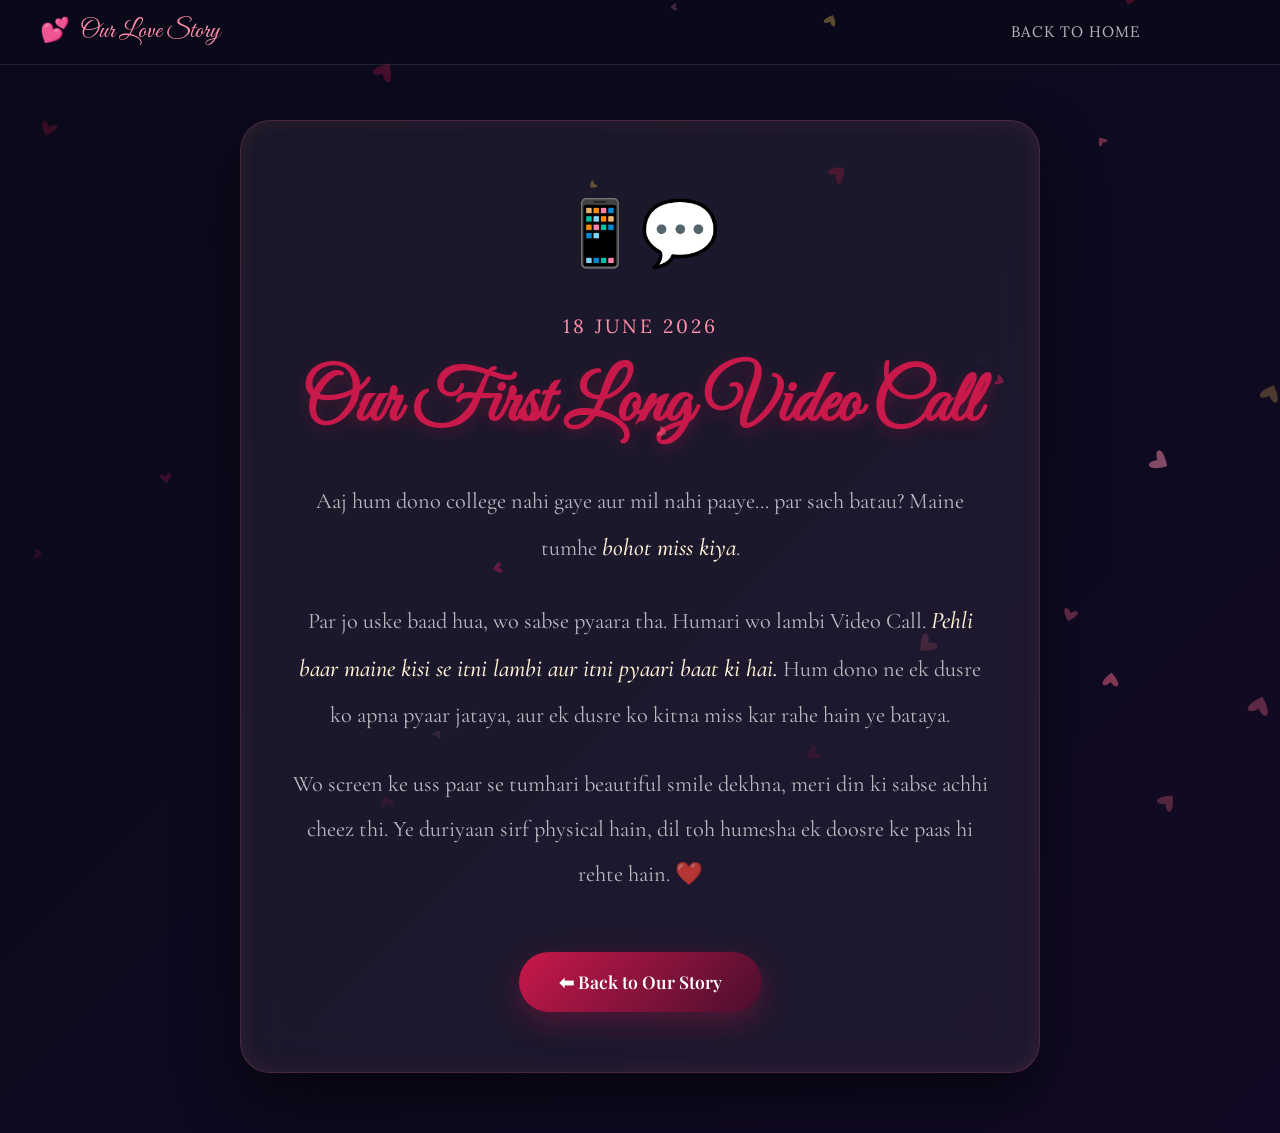
==== june18.html @ 36d8ad7f "feat: add 18 june memory page" ====
<!DOCTYPE html>
<html lang="en">
<head>
    <meta charset="UTF-8">
    <meta name="viewport" content="width=device-width, initial-scale=1.0">
    <title>💕 18 June — A Special Memory</title>
    <link href="https://fonts.googleapis.com/css2?family=Playfair+Display:ital,wght@0,400;0,600;0,700;0,800;1,400;1,600;1,700&family=Cormorant+Garamond:ital,wght@0,300;0,400;0,500;0,600;1,300;1,400;1,500&family=Great+Vibes&family=Lora:ital,wght@0,400;0,500;0,600;1,400;1,500&display=swap" rel="stylesheet">
    <link rel="stylesheet" href="style.css">
    <style>
        body {
            background: linear-gradient(135deg, var(--midnight), var(--deep-purple), var(--wine));
            background-size: 400% 400%;
            animation: gradientShift 8s ease infinite;
            min-height: 100vh;
            display: flex;
            flex-direction: column;
        }
        .diary-section {
            flex: 1;
            display: flex;
            align-items: center;
            justify-content: center;
            padding: 120px 20px 60px;
            position: relative;
            z-index: 2;
        }
        .diary-card {
            background: var(--glass);
            backdrop-filter: blur(20px);
            border: 1px solid rgba(255,107,138,0.2);
            border-radius: 30px;
            padding: 60px 50px;
            max-width: 800px;
            text-align: center;
            animation: fadeUp 1s ease forwards;
            box-shadow: 0 30px 60px rgba(0,0,0,0.5), inset 0 0 20px rgba(255,107,138,0.1);
            position: relative;
        }
        .diary-icon {
            font-size: 4rem;
            margin-bottom: 20px;
            animation: floatRing 3s ease-in-out infinite;
        }
        .diary-date {
            font-family: var(--font-elegant);
            color: var(--pink-glow);
            font-size: 1.2rem;
            letter-spacing: 3px;
            text-transform: uppercase;
            margin-bottom: 20px;
        }
        .diary-title {
            font-family: var(--font-script);
            font-size: 4.5rem;
            color: var(--rose);
            margin-bottom: 30px;
            line-height: 1.2;
            text-shadow: 0 5px 15px rgba(201,24,74,0.3);
        }
        .diary-text {
            font-family: var(--font-body);
            font-size: 1.4rem;
            color: var(--text-secondary);
            line-height: 2;
            margin-bottom: 25px;
        }
        .diary-highlight {
            color: var(--cream);
            font-weight: 500;
            font-style: italic;
            font-size: 1.5rem;
        }
        .back-btn {
            display: inline-flex;
            align-items: center;
            gap: 10px;
            margin-top: 30px;
            padding: 15px 40px;
            background: linear-gradient(135deg, var(--rose), var(--wine));
            border: none;
            color: #fff;
            text-decoration: none;
            border-radius: 50px;
            font-family: var(--font-display);
            font-size: 1.1rem;
            font-weight: 600;
            transition: all 0.4s;
            box-shadow: 0 10px 30px rgba(201,24,74,0.3);
        }
        .back-btn:hover {
            transform: translateY(-4px);
            box-shadow: 0 15px 40px rgba(201,24,74,0.5);
        }
        
        @media (max-width: 768px) {
            .diary-card { padding: 40px 25px; }
            .diary-title { font-size: 3.2rem; }
            .diary-text { font-size: 1.2rem; }
        }
    </style>
</head>
<body>
    <canvas id="hearts-canvas"></canvas>
    
    <nav class="navbar scrolled" style="position: fixed;">
        <div class="nav-brand">
            <span class="nav-heart">💕</span>
            <span class="nav-text">Our Love Story</span>
        </div>
        <ul class="nav-links">
            <li><a href="index.html">Back to Home</a></li>
        </ul>
    </nav>

    <section class="diary-section">
        <div class="diary-card">
            <div class="diary-icon">📱💬</div>
            <div class="diary-date">18 June 2026</div>
            <h1 class="diary-title">Our First Long Video Call</h1>
            
            <p class="diary-text">
                Aaj hum dono college nahi gaye aur mil nahi paaye... par sach batau? Maine tumhe <span class="diary-highlight">bohot miss kiya</span>. 
            </p>
            <p class="diary-text">
                Par jo uske baad hua, wo sabse pyaara tha. Humari wo lambi Video Call. <span class="diary-highlight">Pehli baar maine kisi se itni lambi aur itni pyaari baat ki hai.</span> Hum dono ne ek dusre ko apna pyaar jataya, aur ek dusre ko kitna miss kar rahe hain ye bataya. 
            </p>
            <p class="diary-text">
                Wo screen ke uss paar se tumhari beautiful smile dekhna, meri din ki sabse achhi cheez thi. Ye duriyaan sirf physical hain, dil toh humesha ek doosre ke paas hi rehte hain. ❤️
            </p>
            
            <a href="index.html" class="back-btn">
                <span>⬅ Back to Our Story</span>
            </a>
        </div>
    </section>

    <!-- Floating Hearts Script -->
    <script>
        const canvas = document.getElementById('hearts-canvas');
        const ctx = canvas.getContext('2d');
        let hearts = [];

        function resizeCanvas() {
            canvas.width = window.innerWidth;
            canvas.height = window.innerHeight;
        }
        resizeCanvas();
        window.addEventListener('resize', resizeCanvas);

        class Heart {
            constructor() { this.reset(); }
            reset() {
                this.x = Math.random() * canvas.width;
                this.y = canvas.height + 20;
                this.size = Math.random() * 12 + 6;
                this.speedY = Math.random() * 1.5 + 0.5;
                this.speedX = (Math.random() - 0.5) * 0.8;
                this.opacity = Math.random() * 0.4 + 0.1;
                this.rotation = Math.random() * Math.PI * 2;
                this.rotSpeed = (Math.random() - 0.5) * 0.03;
                this.color = ['#c9184a', '#ff6b8a', '#ff8fab', '#d4a853', '#e91e63'][Math.floor(Math.random() * 5)];
            }
            update() {
                this.y -= this.speedY;
                this.x += this.speedX + Math.sin(this.y * 0.01) * 0.5;
                this.rotation += this.rotSpeed;
                if (this.y < -30) this.reset();
            }
            draw() {
                ctx.save();
                ctx.translate(this.x, this.y);
                ctx.rotate(this.rotation);
                ctx.globalAlpha = this.opacity;
                ctx.fillStyle = this.color;
                ctx.beginPath();
                const s = this.size;
                ctx.moveTo(0, s * 0.3);
                ctx.bezierCurveTo(-s * 0.5, -s * 0.3, -s, s * 0.1, 0, s);
                ctx.bezierCurveTo(s, s * 0.1, s * 0.5, -s * 0.3, 0, s * 0.3);
                ctx.fill();
                ctx.restore();
            }
        }

        for (let i = 0; i < 25; i++) {
            const h = new Heart();
            h.y = Math.random() * canvas.height;
            hearts.push(h);
        }

        function animateHearts() {
            ctx.clearRect(0, 0, canvas.width, canvas.height);
            hearts.forEach(h => { h.update(); h.draw(); });
            requestAnimationFrame(animateHearts);
        }
        animateHearts();
    </script>
</body>
</html>
---- style.css ----
/* ===== RESET & BASE ===== */
*, *::before, *::after { margin: 0; padding: 0; box-sizing: border-box; }

:root {
    --midnight: #0a0a1a;
    --deep-purple: #1a0a2e;
    --wine: #4a0e2e;
    --rose: #c9184a;
    --blush: #ff6b8a;
    --pink-glow: #ff8fab;
    --gold: #d4a853;
    --cream: #fdf0d5;
    --soft-white: #f8f0f0;
    --glass: rgba(255,255,255,0.06);
    --glass-border: rgba(255,255,255,0.1);
    --text-primary: #fff;
    --text-secondary: rgba(255,255,255,0.7);
    --font-display: 'Playfair Display', serif;
    --font-body: 'Cormorant Garamond', serif;
    --font-script: 'Great Vibes', cursive;
    --font-elegant: 'Lora', serif;
}

html { scroll-behavior: smooth; }
body {
    font-family: var(--font-body);
    background: var(--midnight);
    color: var(--text-primary);
    overflow-x: hidden;
    line-height: 1.7;
    font-size: 18px;
}

.hidden { display: none !important; }

#hearts-canvas {
    position: fixed; top: 0; left: 0; width: 100%; height: 100%;
    pointer-events: none; z-index: 9998;
}

/* ===== MUSIC BTN ===== */
.music-btn {
    position: fixed; top: 20px; right: 20px; z-index: 10000;
    background: rgba(201,24,74,0.3); backdrop-filter: blur(10px);
    border: 1px solid rgba(255,107,138,0.3); border-radius: 50px;
    color: #fff; padding: 10px 20px; cursor: pointer;
    font-family: var(--font-body); font-size: 14px;
    display: flex; align-items: center; gap: 8px;
    transition: all 0.3s;
}
.music-btn:hover { background: rgba(201,24,74,0.5); transform: scale(1.05); }
.music-btn.playing { animation: pulse-glow 2s infinite; }
@keyframes pulse-glow {
    0%, 100% { box-shadow: 0 0 15px rgba(201,24,74,0.4); }
    50% { box-shadow: 0 0 30px rgba(201,24,74,0.7); }
}

/* ===== ROSE PETALS ===== */
#petal-container { position: fixed; top: 0; left: 0; width: 100%; height: 100%; pointer-events: none; z-index: 9997; overflow: hidden; }
.petal {
    position: absolute; top: -60px;
    width: 20px; height: 20px;
    background: radial-gradient(ellipse, var(--rose) 0%, var(--wine) 100%);
    border-radius: 50% 0 50% 50%;
    opacity: 0.7;
    animation: petalFall linear forwards;
}
@keyframes petalFall {
    0% { transform: translateY(0) rotate(0deg) scale(1); opacity: 0.8; }
    50% { opacity: 0.6; }
    100% { transform: translateY(110vh) rotate(720deg) scale(0.3); opacity: 0; }
}

/* ===== GATE SCREEN ===== */
.gate-screen {
    position: fixed; top: 0; left: 0; width: 100%; height: 100vh;
    display: flex; align-items: center; justify-content: center;
    z-index: 9999;
    background: linear-gradient(135deg, var(--midnight), var(--deep-purple), var(--wine));
    background-size: 400% 400%;
    animation: gradientShift 8s ease infinite;
}
@keyframes gradientShift {
    0% { background-position: 0% 50%; }
    50% { background-position: 100% 50%; }
    100% { background-position: 0% 50%; }
}
.gate-overlay {
    position: absolute; top: 0; left: 0; width: 100%; height: 100%;
    background: radial-gradient(circle at center, transparent 0%, rgba(0,0,0,0.4) 100%);
}
.gate-content {
    position: relative; text-align: center; padding: 60px 40px;
    background: var(--glass); backdrop-filter: blur(20px);
    border: 1px solid var(--glass-border);
    border-radius: 30px; max-width: 500px; width: 90%;
    animation: fadeInUp 1s ease;
}
@keyframes fadeInUp {
    from { opacity: 0; transform: translateY(40px); }
    to { opacity: 1; transform: translateY(0); }
}
.gate-heart-container { margin-bottom: 20px; }
.gate-heart { font-size: 64px; animation: heartbeat 1.5s ease-in-out infinite; display: inline-block; }
@keyframes heartbeat {
    0%, 100% { transform: scale(1); }
    15% { transform: scale(1.15); }
    30% { transform: scale(1); }
    45% { transform: scale(1.1); }
}
.gate-title {
    font-family: var(--font-display); font-size: 2.2rem; font-weight: 700;
    line-height: 1.3; margin-bottom: 10px;
    background: linear-gradient(135deg, var(--cream), var(--pink-glow));
    -webkit-background-clip: text; -webkit-text-fill-color: transparent;
}
.gate-subtitle { color: var(--text-secondary); font-size: 1.1rem; margin-bottom: 30px; font-style: italic; }
.gate-input-group { margin-bottom: 25px; }
.gate-input-group label { display: block; color: var(--text-secondary); margin-bottom: 12px; font-size: 0.95rem; }
#gate-password {
    width: 100%; padding: 16px 24px; font-size: 1.1rem;
    background: rgba(255,255,255,0.08); border: 1px solid rgba(255,255,255,0.15);
    border-radius: 16px; color: #fff; text-align: center;
    font-family: var(--font-elegant); outline: none; transition: all 0.3s;
}
#gate-password:focus { border-color: var(--rose); box-shadow: 0 0 20px rgba(201,24,74,0.3); }
#gate-password::placeholder { color: rgba(255,255,255,0.3); }
.gate-hint { color: rgba(255,255,255,0.4); font-size: 0.85rem; margin-top: 10px; }
.gate-hint strong { color: var(--blush); }
.gate-btn {
    background: linear-gradient(135deg, var(--rose), var(--wine));
    border: none; color: #fff; padding: 16px 48px; font-size: 1.15rem;
    border-radius: 50px; cursor: pointer; font-family: var(--font-display);
    font-weight: 600; letter-spacing: 1px; position: relative; overflow: hidden;
    transition: all 0.4s; display: inline-flex; align-items: center; gap: 10px;
}
.gate-btn:hover { transform: translateY(-3px); box-shadow: 0 15px 40px rgba(201,24,74,0.4); }
.btn-sparkle { animation: sparkle 1.5s ease infinite; }
@keyframes sparkle {
    0%, 100% { opacity: 1; transform: scale(1); }
    50% { opacity: 0.5; transform: scale(1.3) rotate(180deg); }
}
.gate-error { color: var(--blush); margin-top: 15px; font-size: 0.9rem; min-height: 20px; }

/* ===== NAVBAR ===== */
.navbar {
    position: fixed; top: 0; left: 0; width: 100%; z-index: 1000;
    padding: 15px 40px; display: flex; align-items: center; justify-content: space-between;
    background: rgba(10,10,26,0.8); backdrop-filter: blur(15px);
    border-bottom: 1px solid var(--glass-border);
    transition: all 0.4s;
}
.navbar.scrolled { padding: 10px 40px; background: rgba(10,10,26,0.95); }
.nav-brand { display: flex; align-items: center; gap: 10px; }
.nav-heart { font-size: 24px; animation: heartbeat 2s infinite; }
.nav-text { font-family: var(--font-script); font-size: 1.6rem; color: var(--pink-glow); }
.nav-links { display: flex; list-style: none; gap: 22px; margin-right: 100px; }
.nav-links a {
    color: var(--text-secondary); text-decoration: none; font-family: var(--font-elegant);
    font-size: 0.95rem; letter-spacing: 1px; text-transform: uppercase;
    position: relative; transition: color 0.3s;
}
.nav-links a::after {
    content: ''; position: absolute; bottom: -4px; left: 0; width: 0; height: 2px;
    background: var(--rose); transition: width 0.3s;
}
.nav-links a:hover { color: var(--blush); }
.nav-links a:hover::after { width: 100%; }
.nav-hamburger {
    display: none; background: none; border: none; cursor: pointer;
    flex-direction: column; gap: 5px; padding: 5px;
}
.nav-hamburger span { display: block; width: 25px; height: 2px; background: #fff; transition: all 0.3s; }

/* ===== HERO ===== */
.hero-section {
    position: relative; min-height: 100vh; display: flex; align-items: center;
    justify-content: center; overflow: hidden;
}
.hero-bg-img {
    position: absolute; top: 0; left: 0; width: 100%; height: 100%;
    object-fit: cover; opacity: 0.4;
}
.hero-bg-overlay {
    position: absolute; top: 0; left: 0; width: 100%; height: 100%;
    background: linear-gradient(180deg, rgba(10,10,26,0.6) 0%, rgba(26,10,46,0.8) 50%, var(--midnight) 100%);
    z-index: 1;
}
.hero-content { position: relative; z-index: 2; text-align: center; padding: 0 20px; }
.hero-pretext {
    font-family: var(--font-elegant); font-style: italic; font-size: 1.3rem;
    color: var(--text-secondary); margin-bottom: 15px;
}
.hero-title { font-family: var(--font-display); font-size: 4.5rem; font-weight: 800; line-height: 1.15; margin-bottom: 20px; }
.hero-line { display: block; }
.hero-line.accent {
    font-family: var(--font-script); font-size: 5.5rem; font-weight: 400;
    background: linear-gradient(135deg, var(--rose), var(--blush), var(--gold));
    -webkit-background-clip: text; -webkit-text-fill-color: transparent;
}
.hero-divider { display: flex; align-items: center; justify-content: center; gap: 15px; margin-bottom: 25px; }
.divider-line { display: block; width: 80px; height: 1px; background: linear-gradient(90deg, transparent, var(--rose), transparent); }
.divider-heart { color: var(--rose); font-size: 1.2rem; animation: heartbeat 2s infinite; }
.hero-subtitle {
    font-family: var(--font-elegant); font-size: 1.3rem; color: var(--text-secondary);
    max-width: 600px; margin: 0 auto 40px; min-height: 30px;
}
.hero-cta {
    display: inline-flex; align-items: center; gap: 10px;
    background: linear-gradient(135deg, var(--rose), var(--wine));
    color: #fff; text-decoration: none; padding: 16px 40px;
    border-radius: 50px; font-family: var(--font-display);
    font-size: 1.1rem; font-weight: 600; transition: all 0.4s;
}
.hero-cta:hover { transform: translateY(-4px); box-shadow: 0 20px 50px rgba(201,24,74,0.4); }
.scroll-indicator {
    position: absolute; bottom: 30px; left: 50%; transform: translateX(-50%);
    z-index: 2; text-align: center; color: var(--text-secondary); font-size: 0.8rem;
}
.scroll-mouse {
    width: 26px; height: 42px; border: 2px solid var(--text-secondary);
    border-radius: 13px; margin: 0 auto 8px; position: relative;
}
.scroll-dot {
    width: 4px; height: 8px; background: var(--blush); border-radius: 2px;
    position: absolute; top: 8px; left: 50%; transform: translateX(-50%);
    animation: scrollDot 2s infinite;
}
@keyframes scrollDot {
    0% { top: 8px; opacity: 1; }
    100% { top: 26px; opacity: 0; }
}

/* ===== COUNTDOWN TIMER ===== */
.countdown-container {
    background: var(--glass);
    backdrop-filter: blur(10px);
    border: 1px solid var(--glass-border);
    border-radius: 20px;
    padding: 25px 30px;
    display: inline-block;
    margin: 10px auto 20px;
    box-shadow: 0 10px 30px rgba(0,0,0,0.3);
}
.countdown-title {
    font-family: var(--font-script);
    font-size: 2.2rem;
    color: var(--pink-glow);
    margin-bottom: 20px;
    font-weight: 400;
}
.countdown-timer {
    display: flex;
    gap: 20px;
    justify-content: center;
}
.countdown-item {
    display: flex;
    flex-direction: column;
    align-items: center;
    background: rgba(10,10,26,0.6);
    padding: 15px;
    border-radius: 15px;
    border: 1px solid rgba(255,255,255,0.05);
    min-width: 80px;
}
.countdown-item span:first-child {
    font-family: var(--font-display);
    font-size: 2.5rem;
    font-weight: 700;
    color: var(--cream);
    line-height: 1;
    margin-bottom: 5px;
}
.countdown-label {
    font-family: var(--font-elegant);
    font-size: 0.85rem;
    color: var(--text-secondary);
    text-transform: uppercase;
    letter-spacing: 1px;
}

/* ===== FADE ANIMATIONS ===== */
.fade-up { opacity: 0; transform: translateY(30px); animation: fadeUp 0.8s ease forwards; }
.delay-1 { animation-delay: 0.2s; }
.delay-2 { animation-delay: 0.4s; }
.delay-3 { animation-delay: 0.6s; }
.delay-4 { animation-delay: 0.8s; }
@keyframes fadeUp { to { opacity: 1; transform: translateY(0); } }

/* ===== SECTION HEADERS ===== */
.section-header { text-align: center; margin-bottom: 60px; }
.section-icon { font-size: 48px; display: block; margin-bottom: 15px; }
.section-title {
    font-family: var(--font-display); font-size: 3rem; font-weight: 700;
    background: linear-gradient(135deg, var(--cream), var(--pink-glow));
    -webkit-background-clip: text; -webkit-text-fill-color: transparent;
}
.section-divider { display: flex; align-items: center; justify-content: center; gap: 15px; margin: 15px 0; }
.section-divider span:not(.diamond) { width: 60px; height: 1px; background: linear-gradient(90deg, transparent, var(--rose), transparent); }
.diamond { color: var(--rose); font-size: 0.6rem; }
.section-subtitle { color: var(--text-secondary); font-size: 1.15rem; max-width: 600px; margin: 10px auto 0; font-style: italic; }

/* ===== LOVE LETTER ===== */
.letter-section { padding: 120px 20px; background: linear-gradient(180deg, var(--midnight), var(--deep-purple)); }
.letter-container { max-width: 700px; margin: 0 auto; perspective: 1000px; }
.letter-paper {
    background: linear-gradient(145deg, #1c1029, #150d20);
    border: 1px solid rgba(201,24,74,0.2);
    border-radius: 20px; padding: 50px 45px; position: relative;
    box-shadow: 0 20px 60px rgba(0,0,0,0.5), inset 0 1px 0 rgba(255,255,255,0.05);
}
.letter-stamp { position: absolute; top: 20px; right: 30px; font-size: 36px; transform: rotate(15deg); opacity: 0.7; }
.letter-date { font-family: var(--font-elegant); font-style: italic; color: var(--text-secondary); font-size: 0.95rem; margin-bottom: 25px; }
.letter-greeting { font-family: var(--font-script); font-size: 2.5rem; color: var(--blush); margin-bottom: 25px; }
.letter-body p {
    font-family: var(--font-body); font-size: 1.15rem; color: var(--text-secondary);
    margin-bottom: 18px; line-height: 1.9;
}
.letter-closing { margin-top: 35px; text-align: right; }
.letter-closing p { font-family: var(--font-elegant); font-style: italic; color: var(--text-secondary); }
.letter-signature { font-family: var(--font-script); font-size: 2rem; color: var(--rose); margin-top: 5px; }

/* ===== REASONS ===== */
.reasons-section { padding: 120px 20px; background: var(--midnight); }
.reasons-grid {
    display: grid; grid-template-columns: repeat(3, 1fr);
    gap: 30px; max-width: 1100px; margin: 0 auto;
}
.reason-card {
    background: var(--glass); backdrop-filter: blur(10px);
    border: 1px solid var(--glass-border); border-radius: 20px;
    padding: 35px 30px; position: relative; overflow: hidden;
    transition: all 0.5s; cursor: default;
}
.reason-card:hover {
    transform: translateY(-10px);
    border-color: rgba(201,24,74,0.4);
    box-shadow: 0 20px 50px rgba(201,24,74,0.15);
}
.reason-number {
    font-family: var(--font-display); font-size: 3rem; font-weight: 800;
    color: rgba(201,24,74,0.1); position: absolute; top: 15px; right: 20px;
}
.reason-icon { font-size: 36px; margin-bottom: 15px; }
.reason-card h3 { font-family: var(--font-display); font-size: 1.3rem; margin-bottom: 12px; color: var(--cream); }
.reason-card p { color: var(--text-secondary); font-size: 1rem; line-height: 1.7; }

/* ===== TIMELINE ===== */
.timeline-section { padding: 120px 20px; background: linear-gradient(180deg, var(--midnight), var(--deep-purple)); }
.timeline { position: relative; max-width: 900px; margin: 0 auto; }
.timeline-line {
    position: absolute; left: 50%; top: 0; bottom: 0; width: 2px;
    background: linear-gradient(180deg, transparent, var(--rose), var(--rose), transparent);
    transform: translateX(-50%);
}
.timeline-item {
    display: flex; align-items: flex-start; margin-bottom: 50px;
    position: relative; opacity: 0; transform: translateY(30px);
    transition: all 0.6s ease;
}
.timeline-item.visible { opacity: 1; transform: translateY(0); }
.timeline-item.left { justify-content: flex-start; padding-right: calc(50% + 40px); }
.timeline-item.right { justify-content: flex-end; padding-left: calc(50% + 40px); }
.timeline-dot {
    position: absolute; left: 50%; transform: translateX(-50%);
    width: 40px; height: 40px; border-radius: 50%;
    background: var(--deep-purple); border: 2px solid var(--rose);
    display: flex; align-items: center; justify-content: center;
    font-size: 16px; z-index: 2;
}
.timeline-card {
    background: var(--glass); backdrop-filter: blur(10px);
    border: 1px solid var(--glass-border); border-radius: 16px;
    padding: 28px; transition: all 0.4s;
}
.timeline-card:hover { border-color: rgba(201,24,74,0.3); box-shadow: 0 10px 30px rgba(201,24,74,0.1); }
.timeline-label {
    font-family: var(--font-elegant); font-size: 0.8rem; text-transform: uppercase;
    letter-spacing: 2px; color: var(--rose); margin-bottom: 8px; display: block;
}
.timeline-card h3 { font-family: var(--font-display); font-size: 1.3rem; margin-bottom: 10px; color: var(--cream); }
.timeline-card p { color: var(--text-secondary); font-size: 1rem; line-height: 1.7; }

/* ===== GALLERY ===== */
.gallery-section { padding: 120px 20px; background: var(--midnight); }
.gallery-grid {
    display: grid; grid-template-columns: repeat(3, 1fr);
    gap: 20px; max-width: 1100px; margin: 0 auto;
    grid-auto-rows: 280px;
}
.gallery-item {
    position: relative; border-radius: 16px; overflow: hidden;
    cursor: pointer; transition: all 0.4s;
}
.gallery-item.large { grid-column: span 2; grid-row: span 1; }
.gallery-item.tall { grid-row: span 2; }
.gallery-item img { width: 100%; height: 100%; object-fit: cover; transition: transform 0.6s; }
.gallery-item:hover img { transform: scale(1.1); }
.gallery-overlay {
    position: absolute; bottom: 0; left: 0; width: 100%;
    padding: 30px 20px 20px;
    background: linear-gradient(transparent, rgba(0,0,0,0.8));
    opacity: 0; transition: opacity 0.4s;
}
.gallery-item:hover .gallery-overlay { opacity: 1; }
.gallery-caption { font-family: var(--font-script); font-size: 1.4rem; color: var(--pink-glow); }

/* ===== PROPOSAL ===== */
.proposal-section {
    position: relative; min-height: 100vh; display: flex; align-items: center;
    justify-content: center; overflow: hidden; padding: 80px 20px;
}
.proposal-bg-img {
    position: absolute; top: 0; left: 0; width: 100%; height: 100%;
    object-fit: cover; opacity: 0.25;
}
.proposal-overlay {
    position: absolute; top: 0; left: 0; width: 100%; height: 100%;
    background: linear-gradient(180deg, var(--midnight), rgba(74,14,46,0.6), var(--midnight));
}
.proposal-content { position: relative; z-index: 2; text-align: center; max-width: 700px; }
.proposal-ring { font-size: 80px; margin-bottom: 20px; animation: floatRing 3s ease-in-out infinite; }
@keyframes floatRing {
    0%, 100% { transform: translateY(0) rotate(0deg); }
    50% { transform: translateY(-15px) rotate(10deg); }
}
.proposal-title { font-family: var(--font-display); font-size: 3.5rem; margin-bottom: 25px; line-height: 1.2; }
.proposal-line { display: block; }
.proposal-line.accent {
    font-family: var(--font-script); font-size: 4.5rem;
    background: linear-gradient(135deg, var(--rose), var(--blush), var(--gold));
    -webkit-background-clip: text; -webkit-text-fill-color: transparent;
}
.proposal-text { font-family: var(--font-body); font-size: 1.2rem; color: var(--text-secondary); line-height: 1.9; margin-bottom: 30px; }
.proposal-question { font-family: var(--font-elegant); font-style: italic; color: var(--pink-glow); font-size: 1.2rem; margin-bottom: 10px; }
.proposal-ask {
    font-family: var(--font-script); font-size: 3rem; color: var(--rose);
    margin-bottom: 40px; animation: heartbeat 2s infinite;
}
.proposal-buttons { display: flex; gap: 20px; justify-content: center; flex-wrap: wrap; }
.proposal-btn {
    padding: 16px 40px; font-size: 1.1rem; border-radius: 50px;
    cursor: pointer; font-family: var(--font-display); font-weight: 600;
    transition: all 0.4s; border: none; display: inline-flex; align-items: center; gap: 10px;
}
.yes-btn {
    background: linear-gradient(135deg, var(--rose), #e91e63);
    color: #fff; box-shadow: 0 10px 30px rgba(201,24,74,0.3);
}
.yes-btn:hover { transform: scale(1.08); box-shadow: 0 15px 40px rgba(201,24,74,0.5); }
.no-btn {
    background: transparent; color: var(--text-secondary);
    border: 1px solid var(--glass-border);
}
.no-btn:hover { transform: scale(0.95); opacity: 0.7; }
.celebration { margin-top: 40px; animation: fadeUp 1s ease; }
.celebration-title { font-family: var(--font-display); font-size: 2.5rem; color: var(--gold); margin-bottom: 15px; }
.celebration-text { font-family: var(--font-body); font-size: 1.2rem; color: var(--text-secondary); margin-bottom: 20px; }
.celebration-hearts { font-size: 2rem; animation: heartbeat 1s infinite; }

/* ===== FOOTER ===== */
.site-footer {
    padding: 60px 20px; text-align: center;
    background: linear-gradient(180deg, var(--midnight), #050510);
    border-top: 1px solid var(--glass-border);
}
.footer-heart { font-size: 36px; margin-bottom: 15px; animation: heartbeat 2s infinite; }
.footer-text { font-family: var(--font-elegant); font-size: 1.1rem; color: var(--text-secondary); font-style: italic; }
.footer-signature { font-family: var(--font-script); font-size: 1.8rem; color: var(--rose); margin-top: 10px; }
.footer-stars { color: var(--text-secondary); margin-top: 15px; letter-spacing: 5px; }

/* ===== RESPONSIVE ===== */
@media (max-width: 768px) {
    .nav-links { display: none; position: absolute; top: 100%; left: 0; width: 100%; flex-direction: column; background: rgba(10,10,26,0.95); padding: 20px; gap: 15px; }
    .nav-links.active { display: flex; }
    .nav-hamburger { display: flex; }
    .hero-title { font-size: 2.8rem; }
    .hero-line.accent { font-size: 3.5rem; }
    .reasons-grid { grid-template-columns: 1fr; }
    .gallery-grid { grid-template-columns: 1fr 1fr; }
    .gallery-item.large { grid-column: span 2; }
    .gallery-item.tall { grid-row: span 1; }
    .timeline-line { left: 20px; }
    .timeline-item.left, .timeline-item.right { padding-left: 60px; padding-right: 0; justify-content: flex-start; }
    .timeline-dot { left: 20px; }
    .proposal-title { font-size: 2.5rem; }
    .proposal-line.accent { font-size: 3rem; }
    .section-title { font-size: 2.2rem; }
}
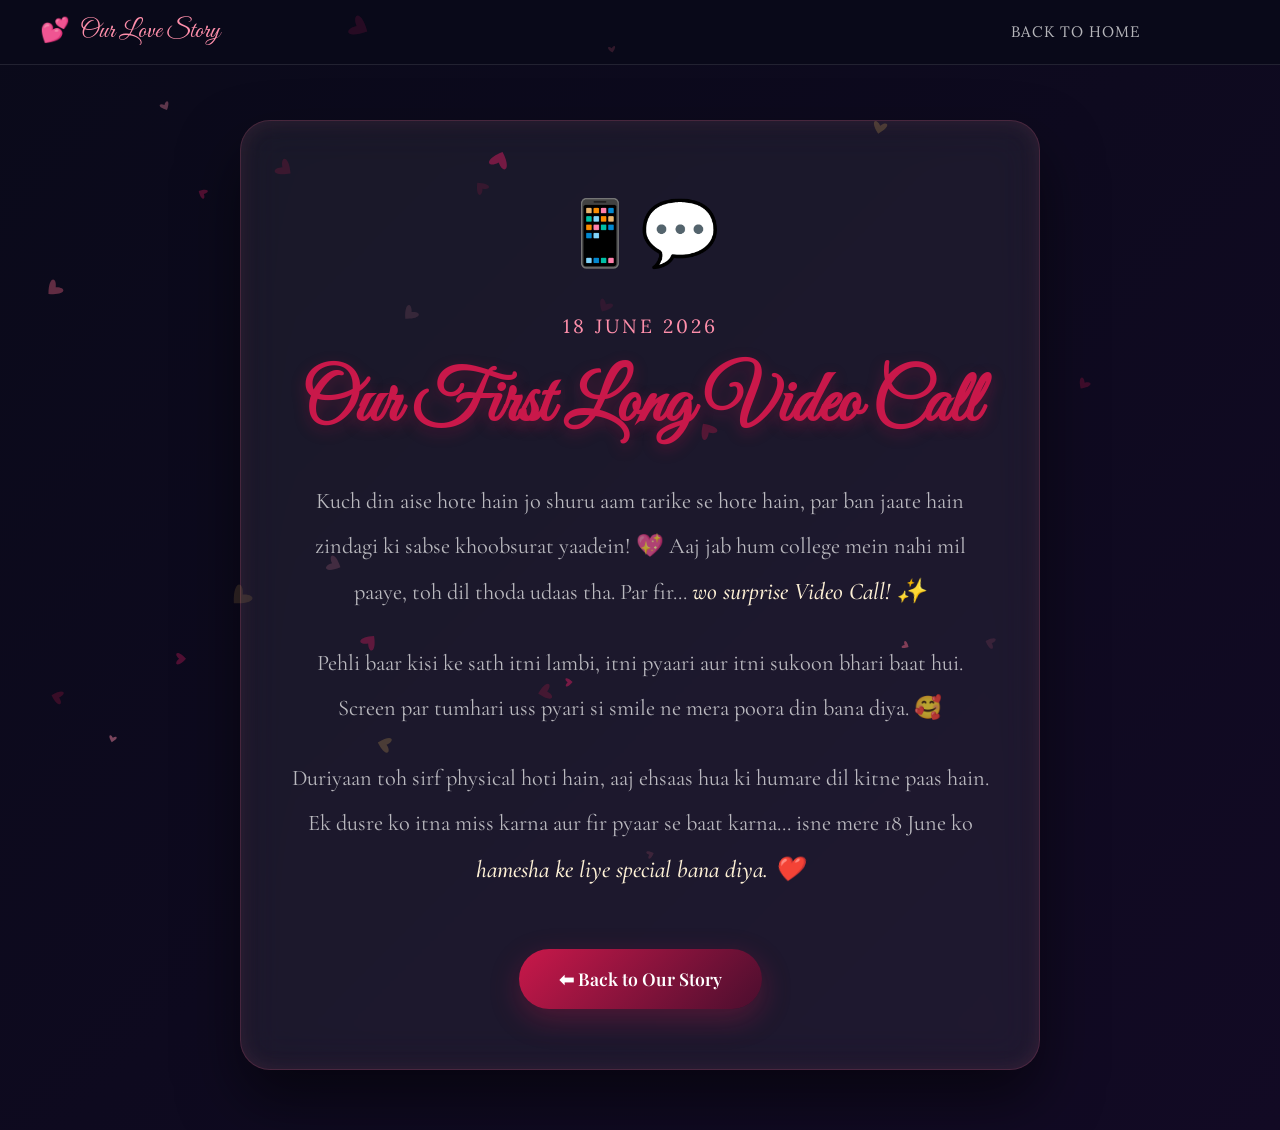
==== commit 9f3bc685: "fix: update 18 june memory text with a positive vibe" ====
--- a/june18.html
+++ b/june18.html
@@ -119,13 +119,13 @@
             <h1 class="diary-title">Our First Long Video Call</h1>
             
             <p class="diary-text">
-                Aaj hum dono college nahi gaye aur mil nahi paaye... par sach batau? Maine tumhe <span class="diary-highlight">bohot miss kiya</span>. 
+                Kuch din aise hote hain jo shuru aam tarike se hote hain, par ban jaate hain zindagi ki sabse khoobsurat yaadein! 💖 Aaj jab hum college mein nahi mil paaye, toh dil thoda udaas tha. Par fir... <span class="diary-highlight">wo surprise Video Call! ✨</span>
             </p>
             <p class="diary-text">
-                Par jo uske baad hua, wo sabse pyaara tha. Humari wo lambi Video Call. <span class="diary-highlight">Pehli baar maine kisi se itni lambi aur itni pyaari baat ki hai.</span> Hum dono ne ek dusre ko apna pyaar jataya, aur ek dusre ko kitna miss kar rahe hain ye bataya. 
+                Pehli baar kisi ke sath itni lambi, itni pyaari aur itni sukoon bhari baat hui. Screen par tumhari uss pyari si smile ne mera poora din bana diya. 🥰
             </p>
             <p class="diary-text">
-                Wo screen ke uss paar se tumhari beautiful smile dekhna, meri din ki sabse achhi cheez thi. Ye duriyaan sirf physical hain, dil toh humesha ek doosre ke paas hi rehte hain. ❤️
+                Duriyaan toh sirf physical hoti hain, aaj ehsaas hua ki humare dil kitne paas hain. Ek dusre ko itna miss karna aur fir pyaar se baat karna... isne mere 18 June ko <span class="diary-highlight">hamesha ke liye special bana diya. ❤️</span>
             </p>
             
             <a href="index.html" class="back-btn">
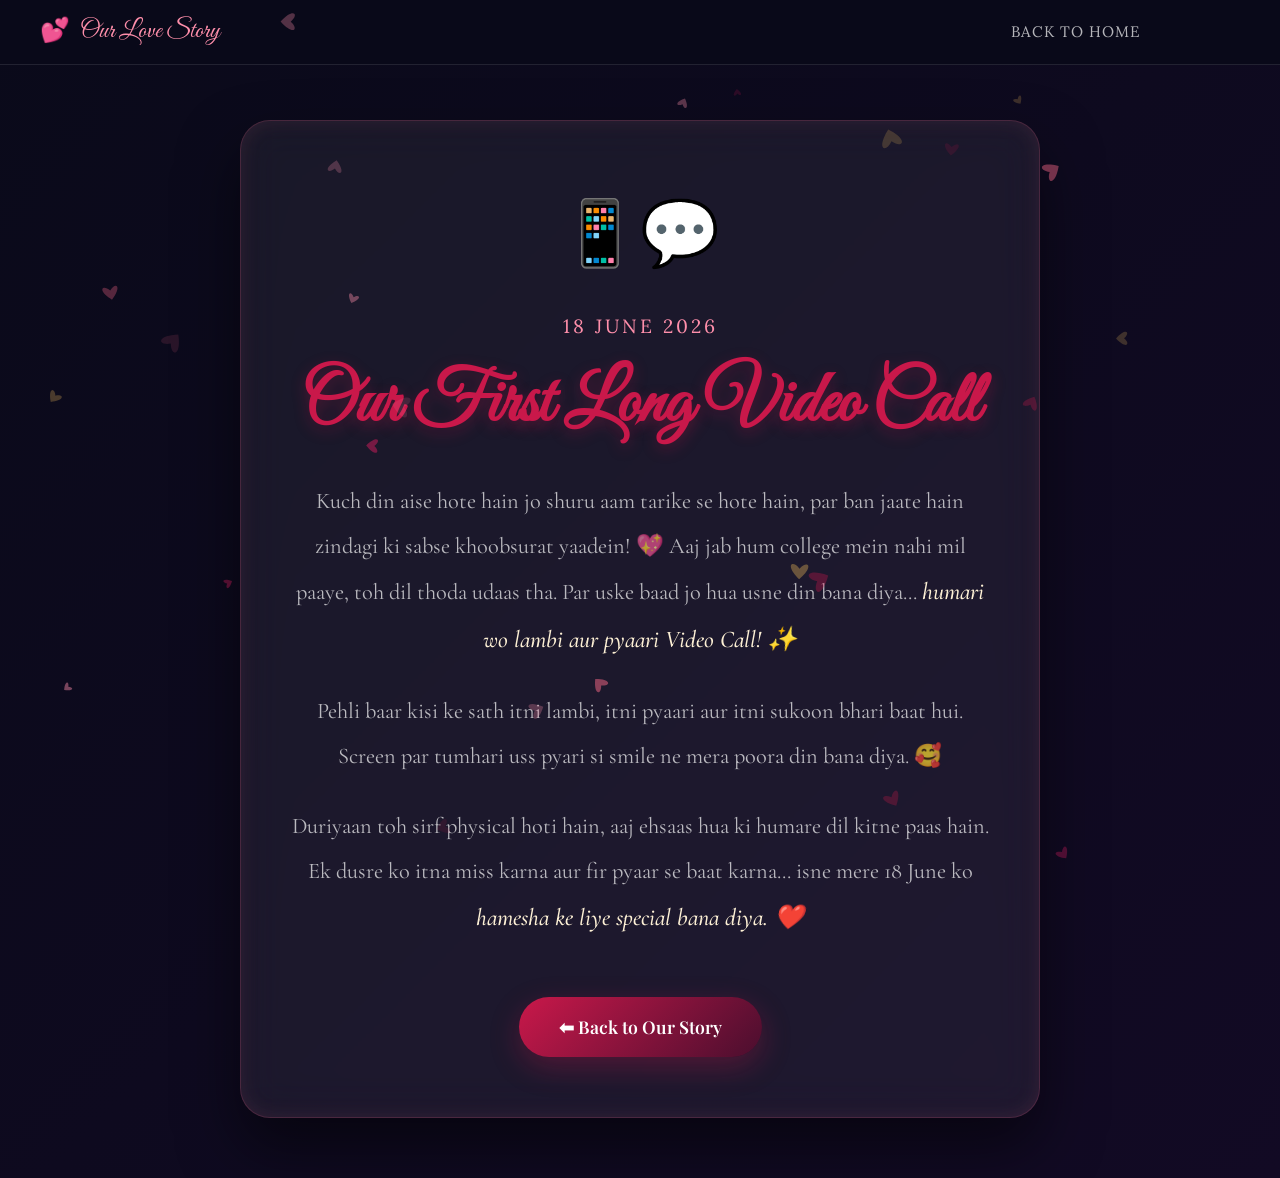
==== commit 1c0d5ef0: "fix: remove surprise from memory text" ====
--- a/june18.html
+++ b/june18.html
@@ -119,7 +119,7 @@
             <h1 class="diary-title">Our First Long Video Call</h1>
             
             <p class="diary-text">
-                Kuch din aise hote hain jo shuru aam tarike se hote hain, par ban jaate hain zindagi ki sabse khoobsurat yaadein! 💖 Aaj jab hum college mein nahi mil paaye, toh dil thoda udaas tha. Par fir... <span class="diary-highlight">wo surprise Video Call! ✨</span>
+                Kuch din aise hote hain jo shuru aam tarike se hote hain, par ban jaate hain zindagi ki sabse khoobsurat yaadein! 💖 Aaj jab hum college mein nahi mil paaye, toh dil thoda udaas tha. Par uske baad jo hua usne din bana diya... <span class="diary-highlight">humari wo lambi aur pyaari Video Call! ✨</span>
             </p>
             <p class="diary-text">
                 Pehli baar kisi ke sath itni lambi, itni pyaari aur itni sukoon bhari baat hui. Screen par tumhari uss pyari si smile ne mera poora din bana diya. 🥰
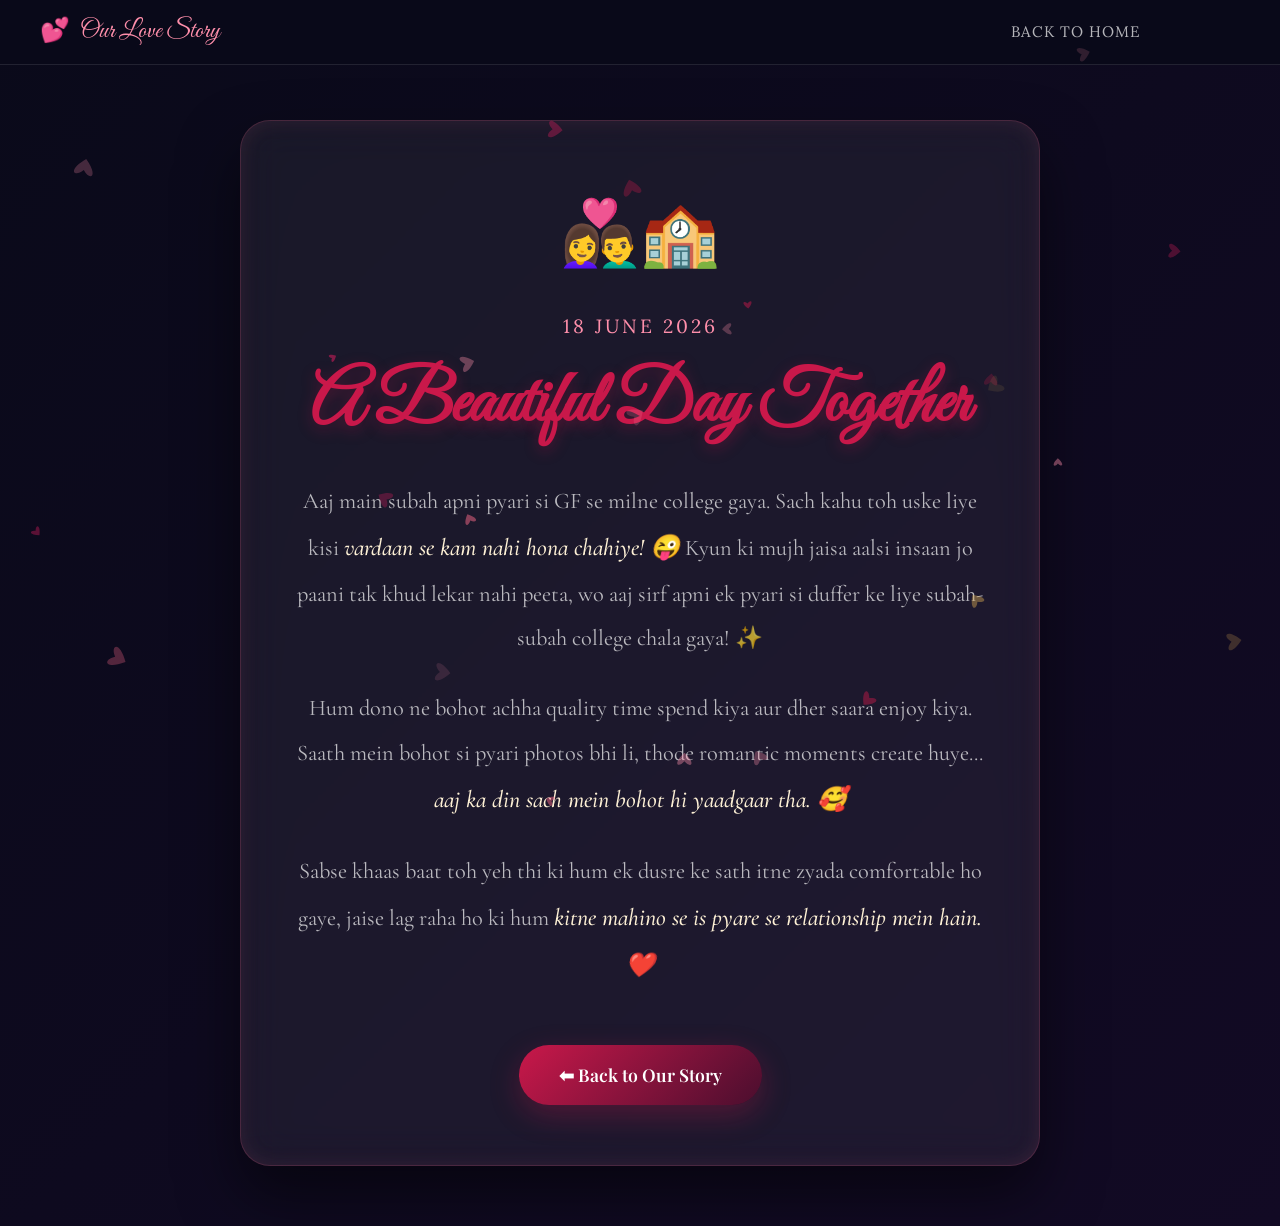
==== commit 1a22dc90: "Add June 18 page and update background music" ====
--- a/june18.html
+++ b/june18.html
@@ -3,7 +3,7 @@
 <head>
     <meta charset="UTF-8">
     <meta name="viewport" content="width=device-width, initial-scale=1.0">
-    <title>💕 18 June — A Special Memory</title>
+    <title>💕 18 June — A Beautiful Day Together</title>
     <link href="https://fonts.googleapis.com/css2?family=Playfair+Display:ital,wght@0,400;0,600;0,700;0,800;1,400;1,600;1,700&family=Cormorant+Garamond:ital,wght@0,300;0,400;0,500;0,600;1,300;1,400;1,500&family=Great+Vibes&family=Lora:ital,wght@0,400;0,500;0,600;1,400;1,500&display=swap" rel="stylesheet">
     <link rel="stylesheet" href="style.css">
     <style>
@@ -114,18 +114,18 @@
 
     <section class="diary-section">
         <div class="diary-card">
-            <div class="diary-icon">📱💬</div>
+            <div class="diary-icon">👩‍❤️‍👨🏫</div>
             <div class="diary-date">18 June 2026</div>
-            <h1 class="diary-title">Our First Long Video Call</h1>
+            <h1 class="diary-title">A Beautiful Day Together</h1>
             
             <p class="diary-text">
-                Kuch din aise hote hain jo shuru aam tarike se hote hain, par ban jaate hain zindagi ki sabse khoobsurat yaadein! 💖 Aaj jab hum college mein nahi mil paaye, toh dil thoda udaas tha. Par uske baad jo hua usne din bana diya... <span class="diary-highlight">humari wo lambi aur pyaari Video Call! ✨</span>
+                Aaj main subah apni pyari si GF se milne college gaya. Sach kahu toh uske liye kisi <span class="diary-highlight">vardaan se kam nahi hona chahiye! 😜</span> Kyun ki mujh jaisa aalsi insaan jo paani tak khud lekar nahi peeta, wo aaj sirf apni ek pyari si duffer ke liye subah-subah college chala gaya! ✨
             </p>
             <p class="diary-text">
-                Pehli baar kisi ke sath itni lambi, itni pyaari aur itni sukoon bhari baat hui. Screen par tumhari uss pyari si smile ne mera poora din bana diya. 🥰
+                Hum dono ne bohot achha quality time spend kiya aur dher saara enjoy kiya. Saath mein bohot si pyari photos bhi li, thode romantic moments create huye... <span class="diary-highlight">aaj ka din sach mein bohot hi yaadgaar tha. 🥰</span>
             </p>
             <p class="diary-text">
-                Duriyaan toh sirf physical hoti hain, aaj ehsaas hua ki humare dil kitne paas hain. Ek dusre ko itna miss karna aur fir pyaar se baat karna... isne mere 18 June ko <span class="diary-highlight">hamesha ke liye special bana diya. ❤️</span>
+                Sabse khaas baat toh yeh thi ki hum ek dusre ke sath itne zyada comfortable ho gaye, jaise lag raha ho ki hum <span class="diary-highlight">kitne mahino se is pyare se relationship mein hain. ❤️</span>
             </p>
             
             <a href="index.html" class="back-btn">
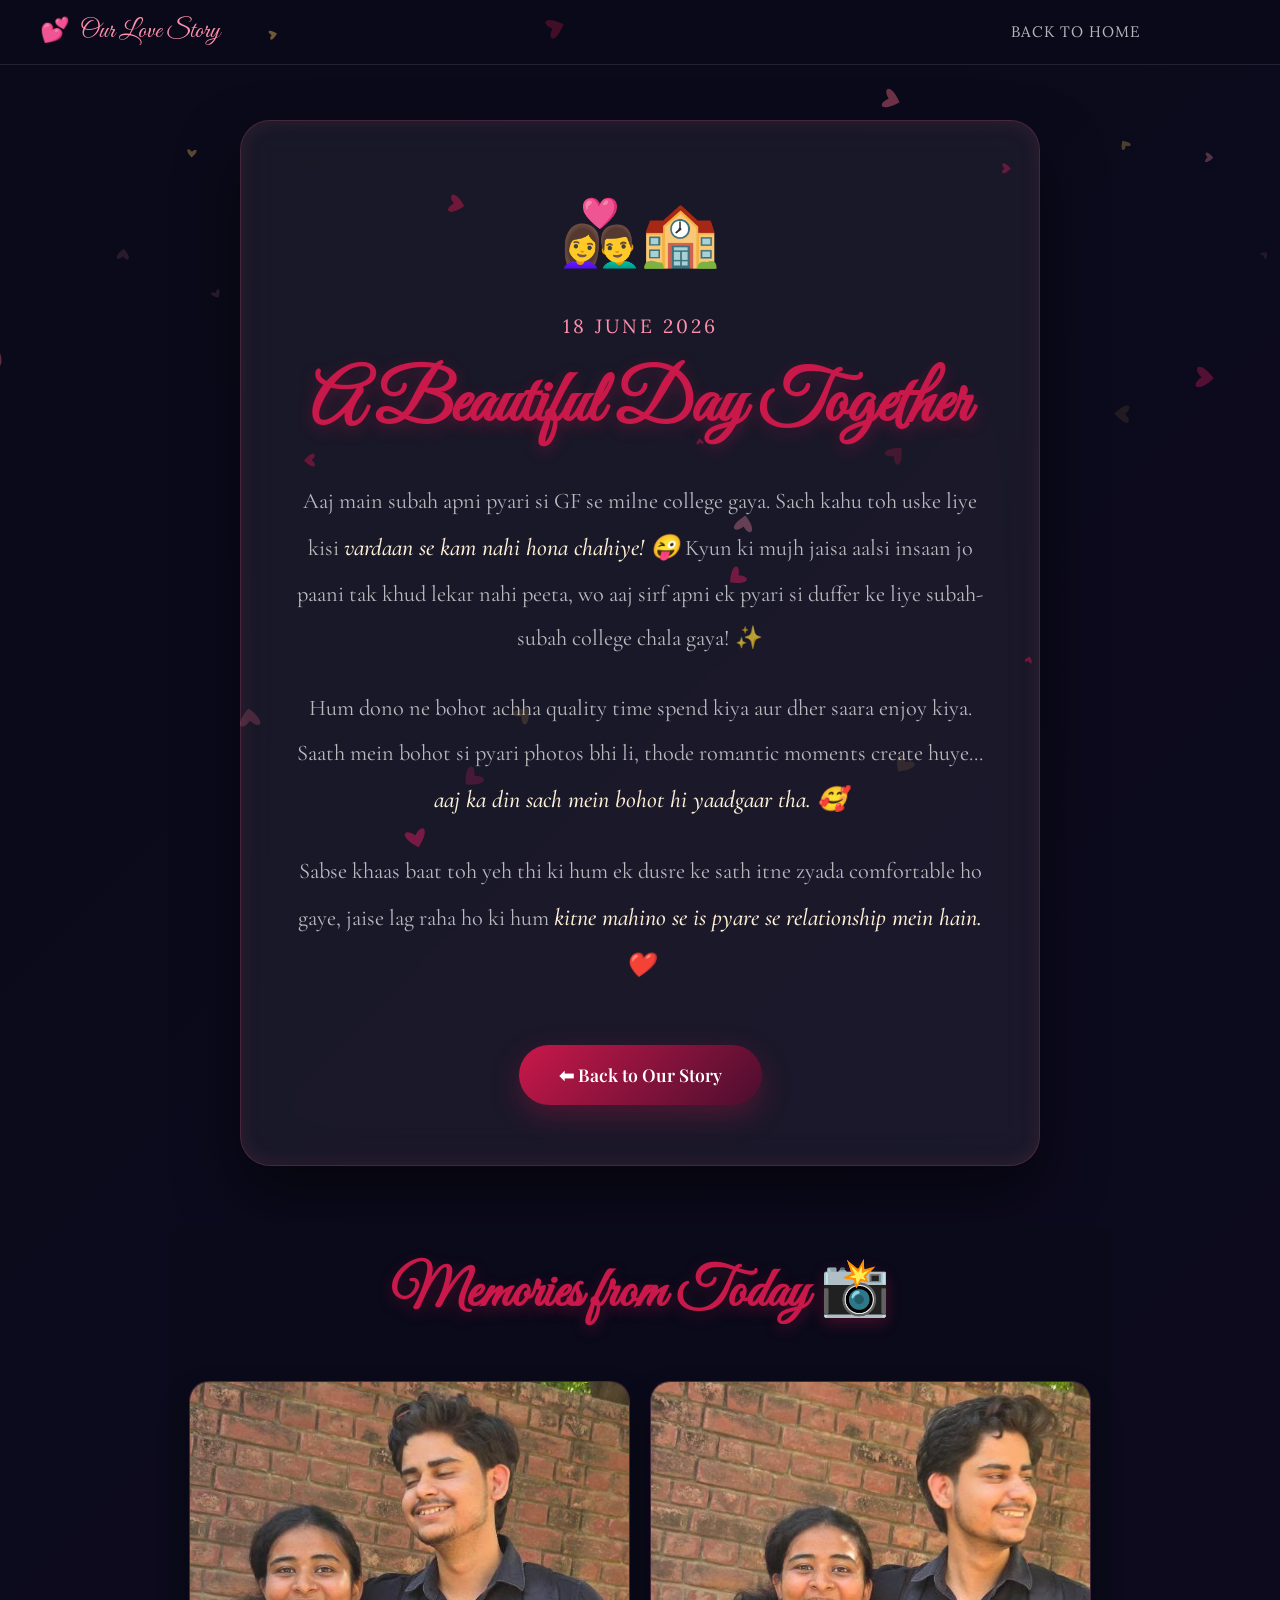
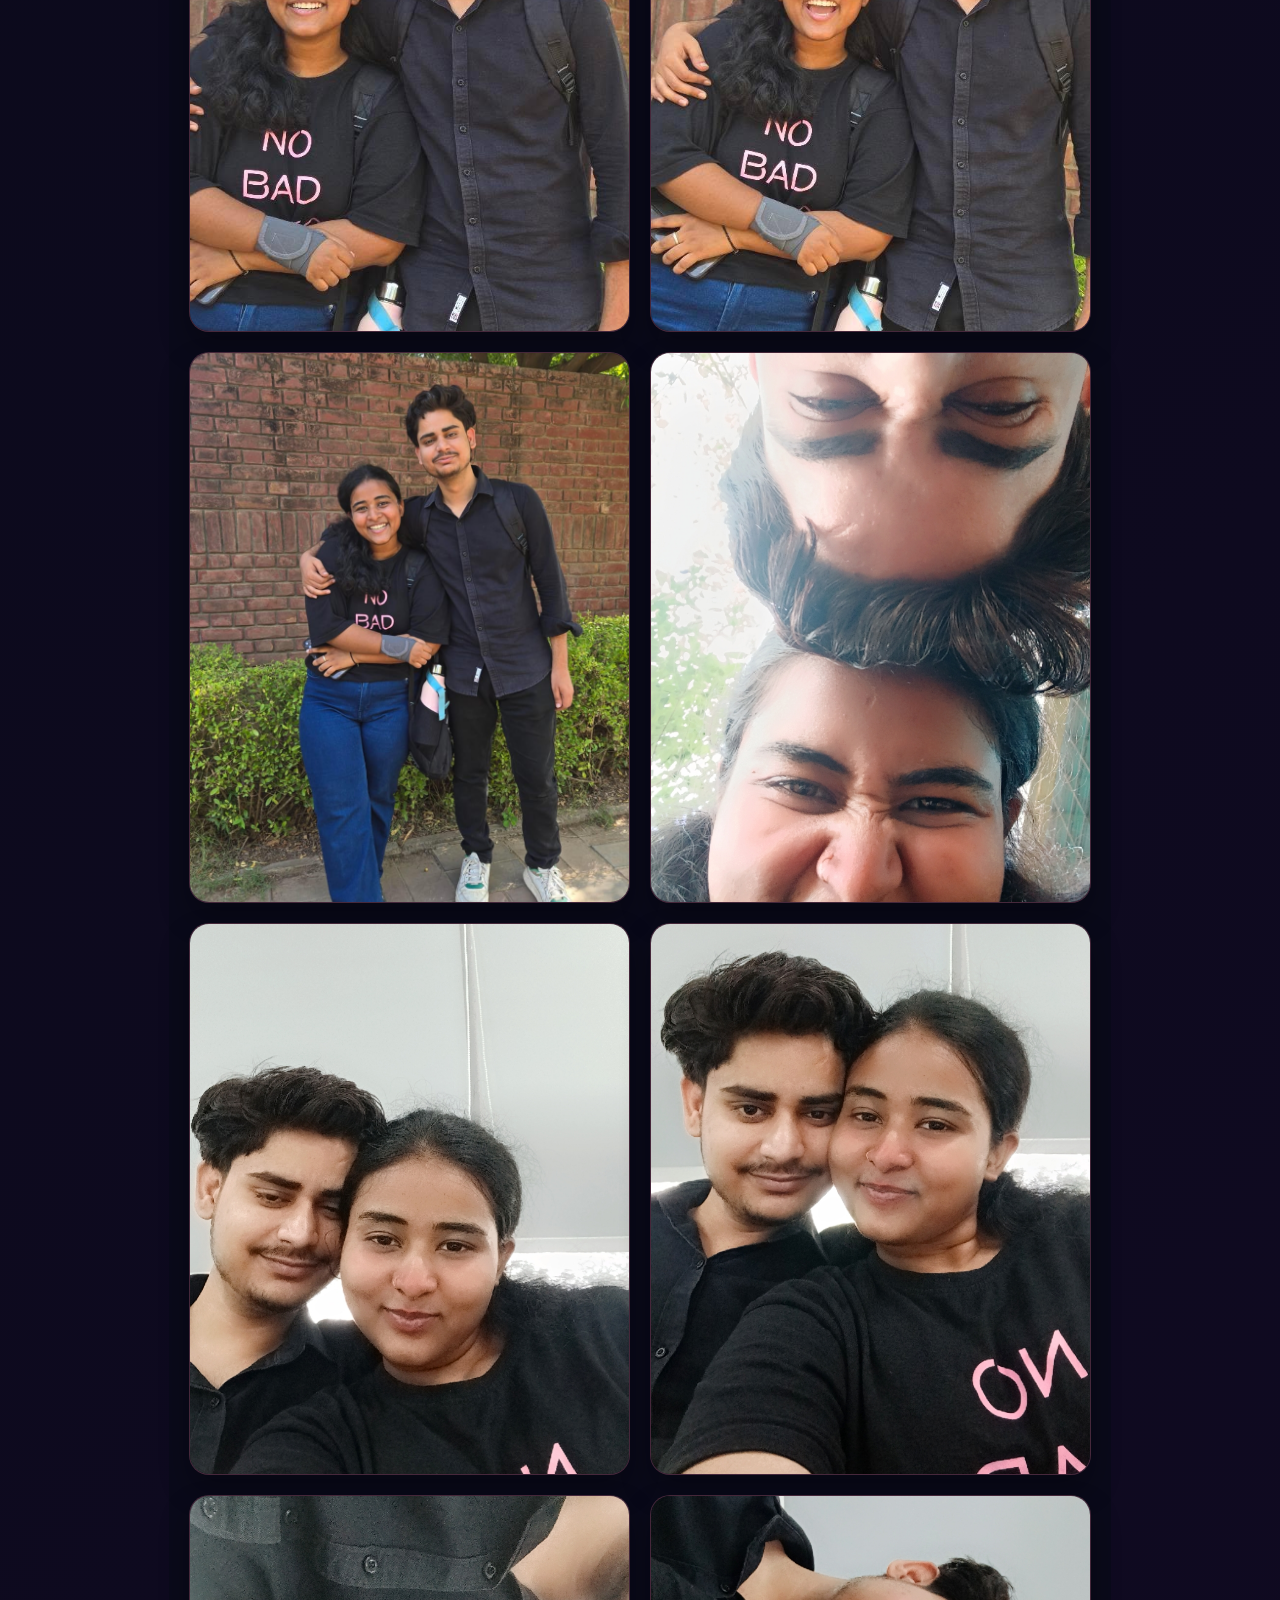
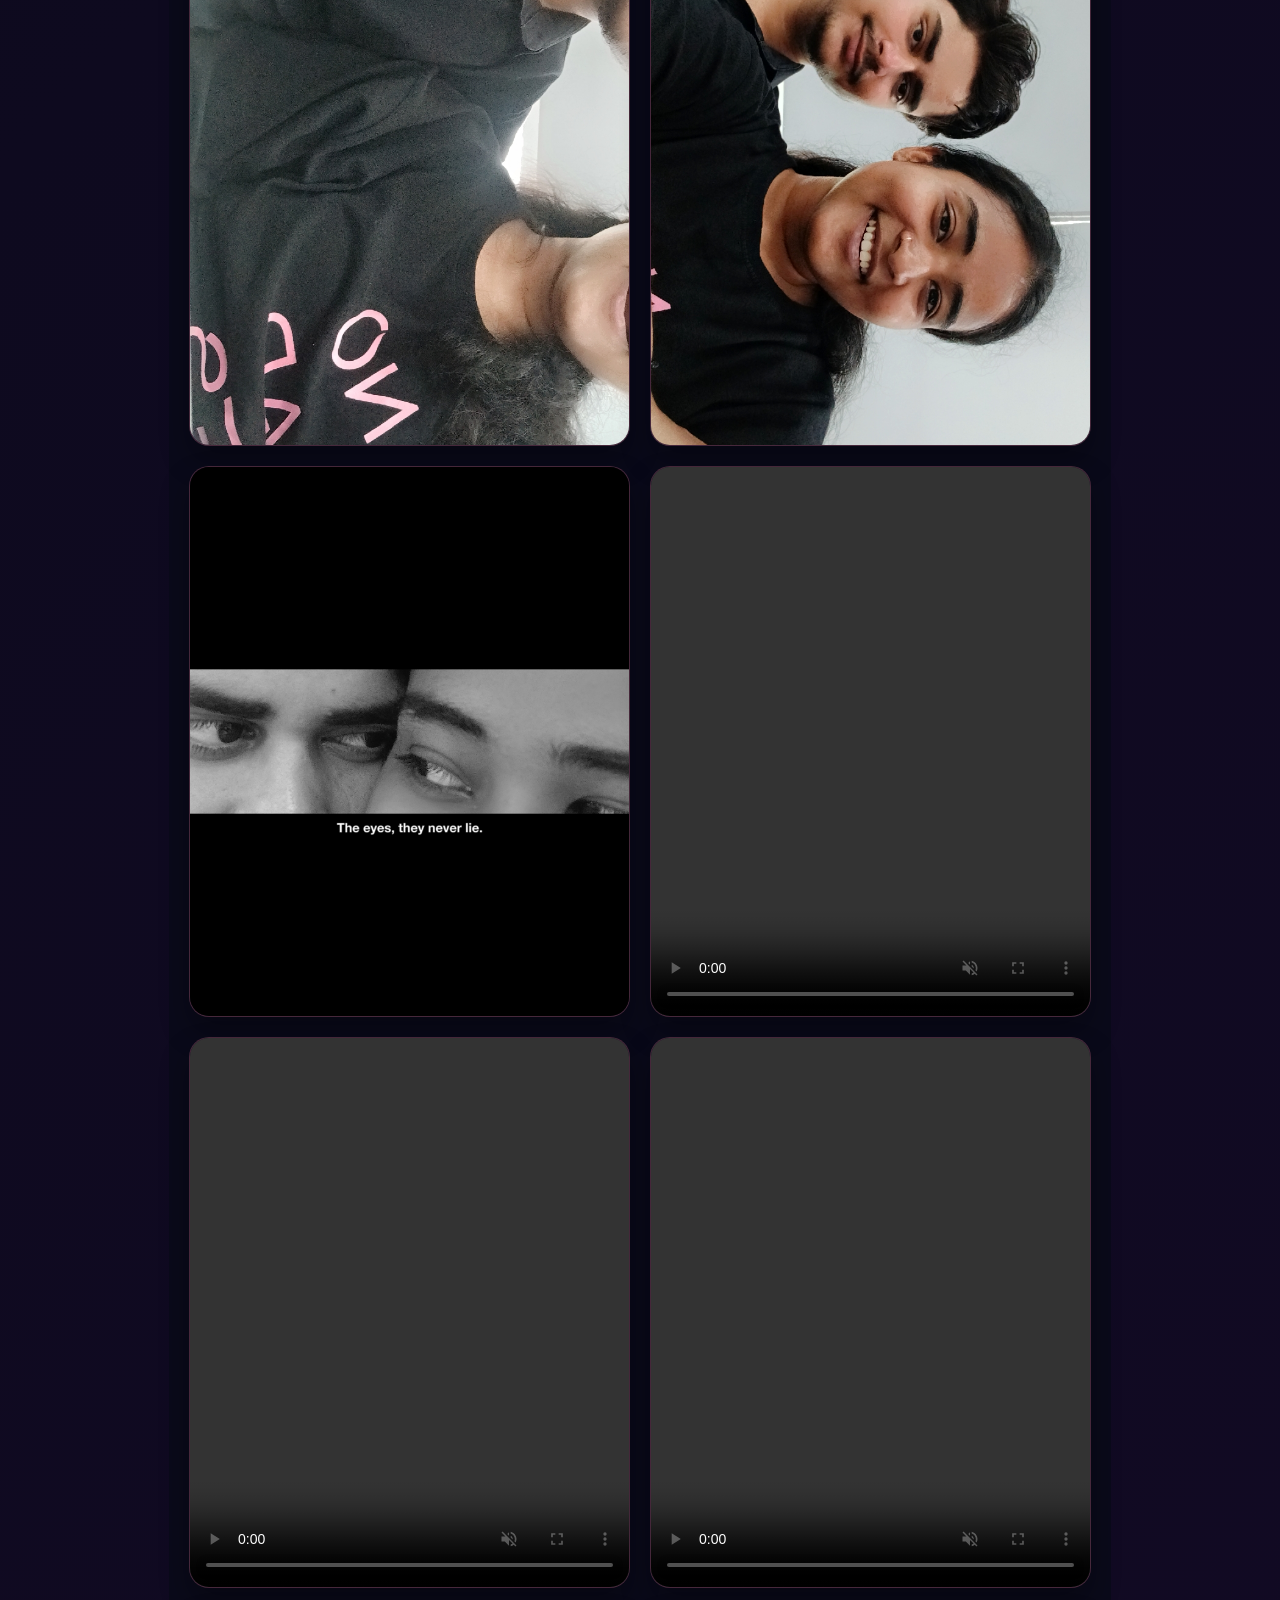
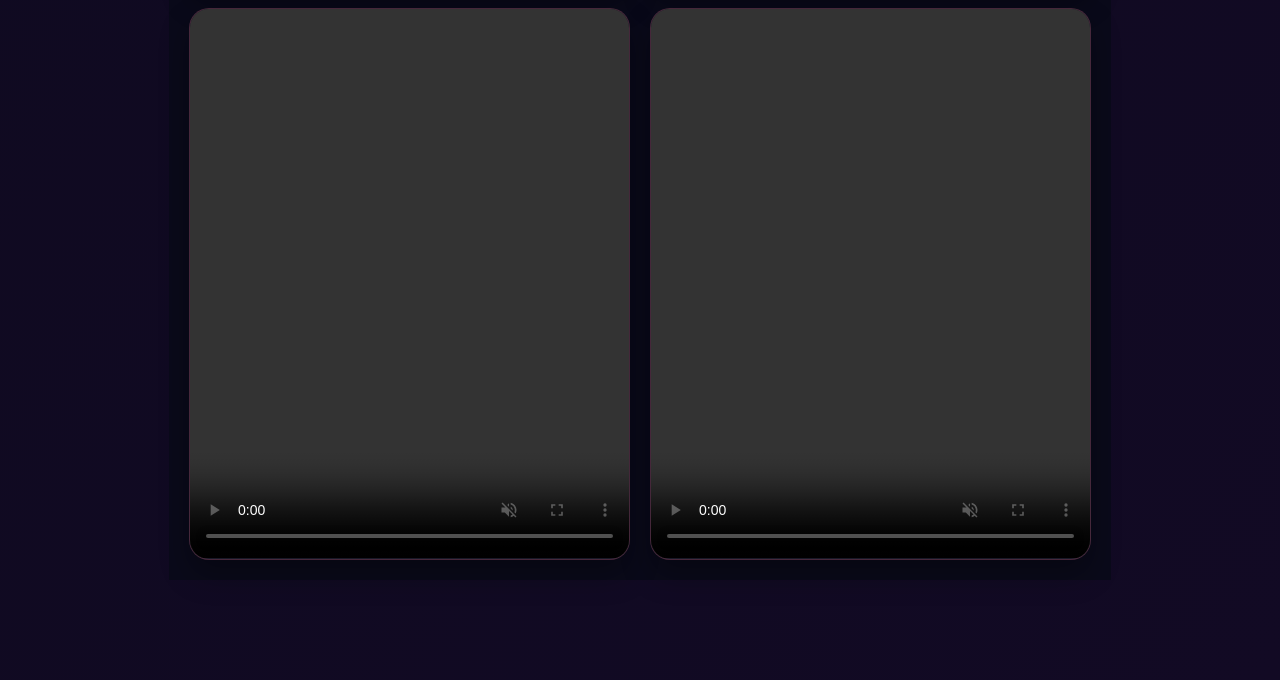
==== commit 3dedc651: "Add photo and video gallery to June 18 page" ====
--- a/june18.html
+++ b/june18.html
@@ -96,6 +96,46 @@
             .diary-card { padding: 40px 25px; }
             .diary-title { font-size: 3.2rem; }
             .diary-text { font-size: 1.2rem; }
+        }
+        
+        /* Gallery Styles */
+        .gallery-section {
+            padding: 20px;
+            max-width: 1200px;
+            margin: 0 auto 100px;
+            z-index: 2;
+            position: relative;
+        }
+        .gallery-title {
+            text-align: center;
+            font-family: var(--font-script);
+            font-size: 3.5rem;
+            color: var(--rose);
+            margin-bottom: 40px;
+            text-shadow: 0 5px 15px rgba(201,24,74,0.3);
+        }
+        .media-grid {
+            display: grid;
+            grid-template-columns: repeat(auto-fit, minmax(300px, 1fr));
+            gap: 20px;
+        }
+        .media-item {
+            background: var(--glass);
+            border: 1px solid rgba(255,107,138,0.2);
+            border-radius: 20px;
+            overflow: hidden;
+            box-shadow: 0 15px 30px rgba(0,0,0,0.3);
+            transition: transform 0.4s ease;
+            aspect-ratio: 4/5;
+        }
+        .media-item:hover {
+            transform: translateY(-10px);
+            box-shadow: 0 20px 40px rgba(255,107,138,0.2);
+        }
+        .media-item img, .media-item video {
+            width: 100%;
+            height: 100%;
+            object-fit: cover;
         }
     </style>
 </head>
@@ -131,6 +171,54 @@
             <a href="index.html" class="back-btn">
                 <span>⬅ Back to Our Story</span>
             </a>
+        </div>
+    </section>
+
+    <section class="gallery-section">
+        <h2 class="gallery-title">Memories from Today 📸</h2>
+        <div class="media-grid">
+            <div class="media-item">
+                <img src="WhatsApp Image 2026-06-18 at 9.17.52 PM (1).jpeg" alt="Memory" loading="lazy">
+            </div>
+            <div class="media-item">
+                <img src="WhatsApp Image 2026-06-18 at 9.17.52 PM.jpeg" alt="Memory" loading="lazy">
+            </div>
+            <div class="media-item">
+                <img src="WhatsApp Image 2026-06-18 at 9.17.53 PM (1).jpeg" alt="Memory" loading="lazy">
+            </div>
+            <div class="media-item">
+                <img src="WhatsApp Image 2026-06-18 at 9.17.53 PM.jpeg" alt="Memory" loading="lazy">
+            </div>
+            <div class="media-item">
+                <img src="WhatsApp Image 2026-06-18 at 9.18.06 PM.jpeg" alt="Memory" loading="lazy">
+            </div>
+            <div class="media-item">
+                <img src="WhatsApp Image 2026-06-18 at 9.18.07 PM (1).jpeg" alt="Memory" loading="lazy">
+            </div>
+            <div class="media-item">
+                <img src="WhatsApp Image 2026-06-18 at 9.18.07 PM.jpeg" alt="Memory" loading="lazy">
+            </div>
+            <div class="media-item">
+                <img src="WhatsApp Image 2026-06-18 at 9.18.08 PM (1).jpeg" alt="Memory" loading="lazy">
+            </div>
+            <div class="media-item">
+                <img src="WhatsApp Image 2026-06-18 at 9.18.08 PM (2).jpeg" alt="Memory" loading="lazy">
+            </div>
+            <div class="media-item">
+                <video src="WhatsApp Video 2026-06-18 at 9.17.54 PM.mp4" controls loop muted playsinline></video>
+            </div>
+            <div class="media-item">
+                <video src="WhatsApp Video 2026-06-18 at 9.17.58 PM.mp4" controls loop muted playsinline></video>
+            </div>
+            <div class="media-item">
+                <video src="WhatsApp Video 2026-06-18 at 9.18.06 PM.mp4" controls loop muted playsinline></video>
+            </div>
+            <div class="media-item">
+                <video src="WhatsApp Video 2026-06-18 at 9.18.07 PM (1).mp4" controls loop muted playsinline></video>
+            </div>
+            <div class="media-item">
+                <video src="WhatsApp Video 2026-06-18 at 9.18.07 PM.mp4" controls loop muted playsinline></video>
+            </div>
         </div>
     </section>
 
